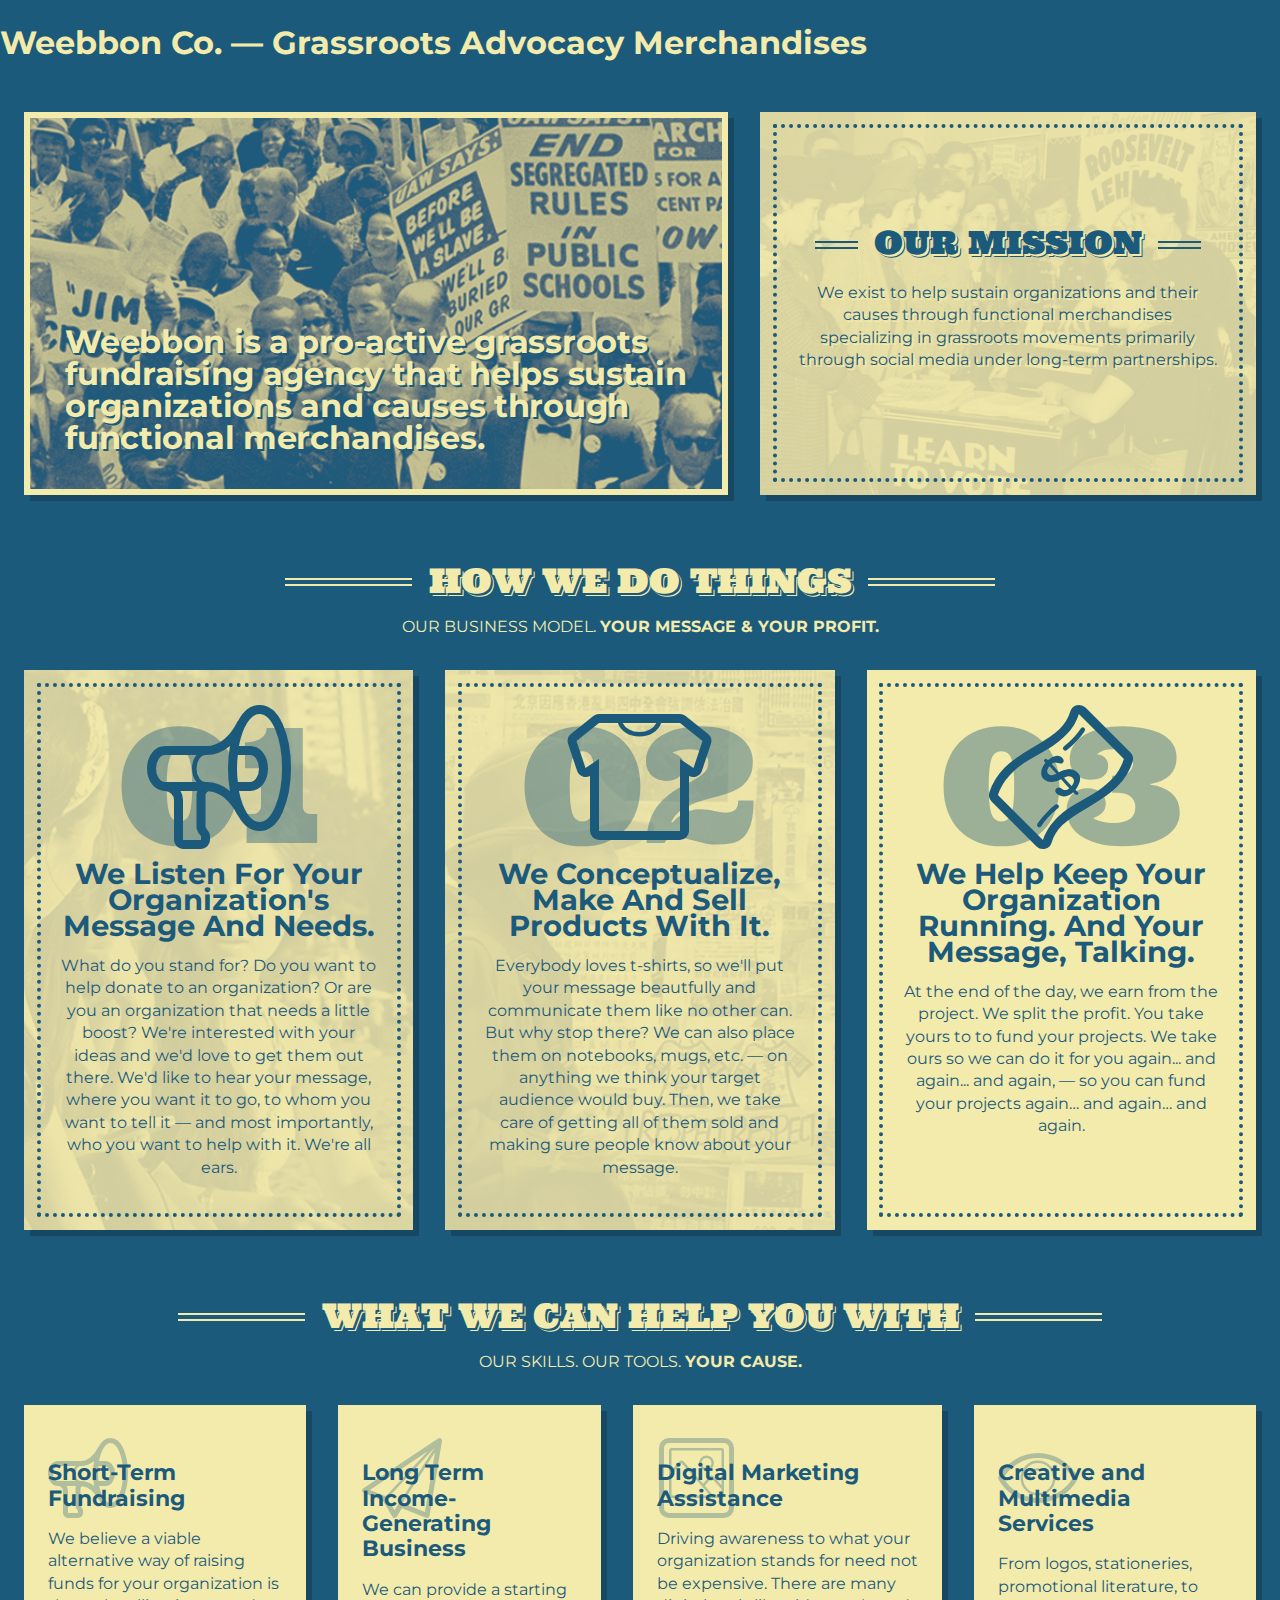
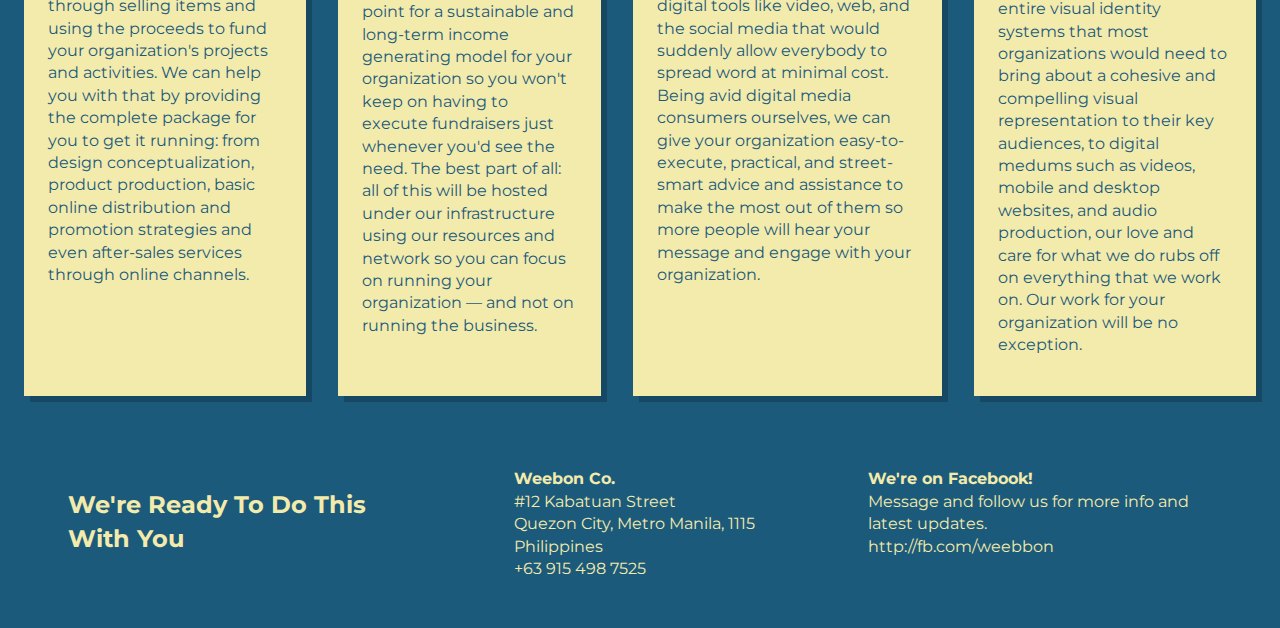
==== index.html @ c08db712 "Initial commission of files." ====
<!doctype html>
<html class="no-js" lang="">
    <head>
        <meta charset="utf-8">
        <meta http-equiv="x-ua-compatible" content="ie=edge">
        <title>Weebbon Co. — Grassroots Advocacy Merchandises</title>
        <meta name="description" content="">
        <meta name="viewport" content="width=device-width, initial-scale=1">

        <link rel="apple-touch-icon" href="apple-touch-icon.png">
        <!-- Place favicon.ico in the root directory -->

        <link rel="stylesheet" href="css/normalize.css">
        <link rel="stylesheet" href="css/main.css">
        <link rel="stylesheet" href="css/fonts-lineicons.css">
        <link href='http://fonts.googleapis.com/css?family=Montserrat:400,700' rel='stylesheet' type='text/css'>
        <link href='http://fonts.googleapis.com/css?family=Ultra' rel='stylesheet' type='text/css'>
        <script src="js/vendor/modernizr-2.8.3.min.js"></script>
    </head>
    <body>
        <!--[if lt IE 8]>
            <p class="browserupgrade">You are using an <strong>outdated</strong> browser. Please <a href="http://browsehappy.com/">upgrade your browser</a> to improve your experience.</p>
        <![endif]-->

        <!-- Add your site or application content here -->

        <h1>Weebbon Co. — Grassroots Advocacy Merchandises</h1>
        
        <section class="content">

            <section class="intro">
                <div class="section__card--group">
                    <div class="intro__brief">
                        <p class="simple-shadow--dark">Weebbon is a pro-active grassroots fundraising agency that helps sustain organizations and causes through functional merchandises.</p>
                    </div>
                    <div class="intro__mission section--double-border">
                        <h2 class="fancy-shadow--light fancy-side-lines">Our Mission</h2>
                        <p class="simple-shadow--light">We exist to help sustain organizations and their causes through functional merchandises specializing in grassroots movements primarily through social media under long-term partnerships.</p>
                    </div>
                </div>
            </section>

            <section class="process">
                <hgroup>
                    <h2 class="section__title fancy-shadow--dark fancy-side-lines">How We Do Things</h2>
                    <p class="section__title--subheading">Our Business Model. <strong> Your Message &amp; Your Profit.</strong></p>
                </hgroup>
                <ol class="section__card--group">
                    <li class="section--double-border process__listen">
                        <span class="li_megaphone feature-icon"></span>
                        <strong>We Listen For Your Organization's Message And Needs.</strong> 

                        <p>What do you stand for? Do you want to help donate to an organization? Or are you an organization that needs a little boost? We're interested with your ideas and we'd love to get them out there. We'd like to hear your message, where you want it to go, to whom you want to tell it — and most importantly, who you want to help with it. We're all ears.</p></li>
                
                    <li class="section--double-border process__sell">
                        <span class="li_t-shirt feature-icon"></span>
                        <strong>We Conceptualize, Make And Sell Products With It.</strong> 
                        <p>Everybody loves t-shirts, so we'll put your message beautfully and communicate them like no other can. But why stop there? We can also place them on notebooks, mugs, etc. — on anything we think your target audience would buy. Then, we take care of getting all of them sold and making sure people know about your message.</p></li>
                
                    <li class="section--double-border">
                        
                        <span class="li_banknote feature-icon"></span>
                        <strong>We Help Keep Your Organization Running. And Your Message, Talking.</strong> 

                        <p>At the end of the day, we earn from the project. We split the profit. You take yours to to fund your projects. We take ours so we can do it for you again... and again... and again, — so you can fund your projects again… and again… and again.</p></li>

                </ol>
            </section>

            <section class="services">
                
                <hgroup>
                    <h2 class="section__title fancy-shadow--dark fancy-side-lines">What We Can Help You With</h2>
                    <p class="section__title--subheading">Our Skills. Our Tools. <strong>Your Cause.</strong></p>
                </hgroup>
                
                <ul class="section__card--group">

                    <li>
                        <span class="li_megaphone feature-icon"></span>

                        <div class="services__text">
                            <strong>Short-Term Fundraising</strong>
                            <p>We believe a viable alternative way of raising funds for your organization is through selling items and using the proceeds to fund your organization's projects and activities. We can help you with that by providing the complete package for you to get it running: from design conceptualization, product production, basic online distribution and promotion strategies and even after-sales services through online channels.
                        </div>
                    </li>
                
                    <li>
                        <span class="li_paperplane feature-icon"></span>
                        <div class="services__text">
                            <strong>Long Term Income-Generating Business</strong>
                            <p>We can provide a starting point for a sustainable and long-term income generating model for your organization so you won't keep on having to execute fundraisers just whenever you'd see the need. The best part of all: all of this will be hosted under our infrastructure using our resources and network so you can focus on running your organization — and not on running the business.
                        </div>
                    </li>
                
                    <li>
                        <span class="li_photo feature-icon"></span>
                        <div class="services__text">
                            <strong>Digital Marketing Assistance</strong>
                            <p>Driving awareness to what your organization stands for need not be expensive. There are many digital tools like video, web, and the social media that would suddenly allow everybody to spread word at minimal cost. Being avid digital media consumers ourselves, we can give your organization easy-to-execute, practical, and street-smart advice and assistance to make the most out of them so more people will hear your message and engage with your organization.
                        </div>
                    </li>
                
                    <li>
                        <span class="li_eye feature-icon"></span>
                        <div class="services__text">
                            <strong>Creative and Multimedia Services</strong>
                            <p>From logos, stationeries, promotional literature, to entire visual identity systems that most organizations would need to bring about a cohesive and compelling visual representation to their key audiences, to digital medums such as videos, mobile and desktop websites, and audio production, our love and care for what we do rubs off on everything that we work on. Our work for your organization will be no exception.
                        </div>
                    </li>
                
                </ul>
            </section>

            <section class="contact">

                <h2>We're Ready To Do This With You</h2>

                <div class="contact__address">
                    <div id="hcard" class="vcard">
                     <span class="fn n">
                        <span class="given-name"><strong>Weebon Co.</strong></span>
                      <span class="additional-name"></span>
                      <span class="family-name"></span>
                    </span>
                     <div class="adr">
                      <div class="street-address">#12 Kabatuan Street</div>
                      <span class="locality">Quezon City</span>, 
                      <span class="region">Metro Manila</span>, 
                      <span class="postal-code">1115</span>
                      <span class="country-name">Philippines</span>
                     </div>
                     <div class="tel">+63 915 498 7525</div>
                    </div>
                </div>

                <div class="contact__social-media">
                    <a href="http://fb.com/weebbon">
                        <strong>We're on Facebook!</strong><br>
                        Message and follow us for more info and latest updates.<br>
                        http://fb.com/weebbon
                    </a>
                </div>

            </section>

        </section><!-- .content -->
        
        <!-- Scripts -->

        <script src="https://ajax.googleapis.com/ajax/libs/jquery/1.11.3/jquery.min.js"></script>
        <script>window.jQuery || document.write('<script src="js/vendor/jquery-1.11.3.min.js"><\/script>')</script>
        <script src="js/plugins.js"></script>
        <script src="js/main.js"></script>

        <!-- Google Analytics: change UA-XXXXX-X to be your site's ID. -->
        <script>
            (function(b,o,i,l,e,r){b.GoogleAnalyticsObject=l;b[l]||(b[l]=
            function(){(b[l].q=b[l].q||[]).push(arguments)});b[l].l=+new Date;
            e=o.createElement(i);r=o.getElementsByTagName(i)[0];
            e.src='https://www.google-analytics.com/analytics.js';
            r.parentNode.insertBefore(e,r)}(window,document,'script','ga'));
            ga('create','UA-XXXXX-X','auto');ga('send','pageview');
        </script>
    </body>
</html>
---- css/main.css ----
/*! HTML5 Boilerplate v5.2.0 | MIT License | https://html5boilerplate.com/ */

/*
 * What follows is the result of much research on cross-browser styling.
 * Credit left inline and big thanks to Nicolas Gallagher, Jonathan Neal,
 * Kroc Camen, and the H5BP dev community and team.
 */

/* ==========================================================================
   Base styles: opinionated defaults
   ========================================================================== */

html {
    color: #222;
    font-size: 1em;
    line-height: 1.4;
    font-family: 'Montserrat', sans-serif;
    background: #1c5a7c;
    color: #f3ebab;
}

a {
    color: #f3ebab;
    text-decoration: none;
}

/*
 * Remove text-shadow in selection highlight:
 * https://twitter.com/miketaylr/status/12228805301
 *
 * These selection rule sets have to be separate.
 * Customize the background color to match your design.
 */

::-moz-selection {
    background: #b3d4fc;
    text-shadow: none;
}

::selection {
    background: #b3d4fc;
    text-shadow: none;
}

/*
 * A better looking default horizontal rule
 */

hr {
    display: block;
    height: 1px;
    border: 0;
    border-top: 1px solid #ccc;
    margin: 1em 0;
    padding: 0;
}

/*
 * Remove the gap between audio, canvas, iframes,
 * images, videos and the bottom of their containers:
 * https://github.com/h5bp/html5-boilerplate/issues/440
 */

audio,
canvas,
iframe,
img,
svg,
video {
    vertical-align: middle;
}

/*
 * Remove default fieldset styles.
 */

fieldset {
    border: 0;
    margin: 0;
    padding: 0;
}

/*
 * Allow only vertical resizing of textareas.
 */

textarea {
    resize: vertical;
}

/* ==========================================================================
   Browser Upgrade Prompt
   ========================================================================== */

.browserupgrade {
    margin: 0.2em 0;
    background: #ccc;
    color: #000;
    padding: 0.2em 0;
}

/* ==========================================================================
   Author's custom styles
   ========================================================================== */

/* 
==============
STRUCTURE
==============
*/

.content {
    display: flex;
    flex-direction: column;
}

    .content > * {
        padding: 0.5em;
    }

    /* .content > * > * > * {
        border: #f3ebab solid 1px;
        padding: 1em;
    } */


.section__title {
    text-align: center;
    text-transform: uppercase;
    font-family: 'Ultra', serif;
    font-weight: normal;
    font-size: 2.1em;
    white-space: nowrap; 
}

    .section__title--subheading {
        text-align: center;
        text-transform: uppercase;
        margin-top: -1em;
    }
 

    .fancy-side-lines:before, 
    .fancy-side-lines:after  {
        content: '\00a0';
        display: inline-block;
        position: relative;
        width: 10%;
        top: .7em;
        height: .1em;
        border-top: solid 2px;
        border-bottom: solid 2px;
    }

        .fancy-side-lines:before {
            margin-right: .5em
        }

        .fancy-side-lines:after {
            margin-left: .5em
        }


    .fancy-shadow--light {
        text-shadow: 2px 2px #f3ebab, 3px 3px #1c5a7c;
    }

    .fancy-shadow--dark {
        text-shadow: 2px 2px #1c5a7c, 3px 3px #f3ebab;
    }

    .simple-shadow--light {
        text-shadow: 2px 2px #f3ebab;
    }

    .simple-shadow--dark {
        text-shadow: 2px 2px #1c5a7c;
    }

.section__card--group {
    display: flex;
    margin: 0;
    padding: 0;
}

    .section__card--group > * {
        display: block;
        padding: 1.5em;
        margin: 1em;
        background-color: #f3ebab;
        color: #1c5a7c;
        box-shadow: 6px 6px rgba(0, 0, 0, 0.2);
    }


.feature-icon {
    font-size: 9em;
    display: block;
}


.intro {
    display: flex;
}
    
    .intro > * > * {
        padding: 2.2em;
    }

    .intro__brief {
        padding-top: 13em;
        flex-grow: 3;
        color: #f3ebab;
        background: url(../img/activism.png) center no-repeat ;
        background-size: cover;
        border: solid 6px;
    }

    .intro__brief p {
        font-size: 2em;
        line-height: 1em;
        letter-spacing: -.009em;
        font-weight: bold;
        margin: 0;
    }

    .intro__mission {
        display: flex;
        flex-direction: column;
        justify-content: center;
        position: relative;
        text-align: center;
        font-size: 1em;
        flex-grow: 1;
        background: url(../img/activism-2.png) center no-repeat ;
        background-size: cover;
    }

    .intro__mission h2 {
       text-transform: uppercase;
       font-weight: normal;
       font-size: 2em;
       margin: 0;
       font-family: 'Ultra', serif;
    }


.process ol {
    counter-reset: fancy-counter;
}

    .process__listen {
        background: url(../img/conversations.png) center no-repeat ;
        background-size: cover;
    }

    .process__sell {
        background: url(../img/posters.png) center no-repeat ;
        background-size: cover;
    }

    .process ol li {
        text-align: center;
        position: relative;
        display: flex;
        flex-direction: column;
        align-items: center;
        padding: 2.2em;
        flex-basis: 0;
        flex-grow: 2;
    }

    .process ol li:before {
        content: counter(fancy-counter,decimal-leading-zero);
        counter-increment: fancy-counter;
        display: block;
        text-align: center;
        font-size: 10em;
        font-family: 'Ultra', serif;
        margin-bottom: -1em;
        opacity: 0.4;
        line-height: 1em;
    }

    .section--double-border:after {
        content: '\00a0';
        position: absolute;
        background: none;
        border: dotted 4px;
        top: 0.8em;
        left: 0.8em;
        right: 0.8em;
        bottom: 0.8em;
    }
    
    .process ol li strong {
        font-weight: bold;
        font-size: 1.8em;
        line-height: 0.9em;
    }

    .process ol li .feature-icon {
        line-height: 1em;
    }


.services ul li strong {
    font-size: 1.4em;
    line-height: 1em;
    font-weight: bold;
}

    .services ul li .feature-icon {
        font-size: 5em;
        margin-bottom: -1em;
        opacity: 0.3;
        
    }


.contact {
    display: flex;
}

    .contact > * {
        padding: 1.5em;
        margin: 1em; 
    }


/* ==========================================================================
   Helper classes
   ========================================================================== */

/*
 * Hide visually and from screen readers:
 */

.hidden {
    display: none !important;
}

/*
 * Hide only visually, but have it available for screen readers:
 * http://snook.ca/archives/html_and_css/hiding-content-for-accessibility
 */

.visuallyhidden {
    border: 0;
    clip: rect(0 0 0 0);
    height: 1px;
    margin: -1px;
    overflow: hidden;
    padding: 0;
    position: absolute;
    width: 1px;
}

/*
 * Extends the .visuallyhidden class to allow the element
 * to be focusable when navigated to via the keyboard:
 * https://www.drupal.org/node/897638
 */

.visuallyhidden.focusable:active,
.visuallyhidden.focusable:focus {
    clip: auto;
    height: auto;
    margin: 0;
    overflow: visible;
    position: static;
    width: auto;
}

/*
 * Hide visually and from screen readers, but maintain layout
 */

.invisible {
    visibility: hidden;
}

/*
 * Clearfix: contain floats
 *
 * For modern browsers
 * 1. The space content is one way to avoid an Opera bug when the
 *    `contenteditable` attribute is included anywhere else in the document.
 *    Otherwise it causes space to appear at the top and bottom of elements
 *    that receive the `clearfix` class.
 * 2. The use of `table` rather than `block` is only necessary if using
 *    `:before` to contain the top-margins of child elements.
 */

.clearfix:before,
.clearfix:after {
    content: " "; /* 1 */
    display: table; /* 2 */
}

.clearfix:after {
    clear: both;
}

/* ==========================================================================
   EXAMPLE Media Queries for Responsive Design.
   These examples override the primary ('mobile first') styles.
   Modify as content requires.
   ========================================================================== */

@media only screen and (min-width: 35em) {
    /* Style adjustments for viewports that meet the condition */
}

@media print,
       (-webkit-min-device-pixel-ratio: 1.25),
       (min-resolution: 1.25dppx),
       (min-resolution: 120dpi) {
    /* Style adjustments for high resolution devices */
}

/* ==========================================================================
   Print styles.
   Inlined to avoid the additional HTTP request:
   http://www.phpied.com/delay-loading-your-print-css/
   ========================================================================== */

@media print {
    *,
    *:before,
    *:after {
        background: transparent !important;
        color: #000 !important; /* Black prints faster:
                                   http://www.sanbeiji.com/archives/953 */
        box-shadow: none !important;
        text-shadow: none !important;
    }

    a,
    a:visited {
        text-decoration: underline;
    }

    a[href]:after {
        content: " (" attr(href) ")";
    }

    abbr[title]:after {
        content: " (" attr(title) ")";
    }

    /*
     * Don't show links that are fragment identifiers,
     * or use the `javascript:` pseudo protocol
     */

    a[href^="#"]:after,
    a[href^="javascript:"]:after {
        content: "";
    }

    pre,
    blockquote {
        border: 1px solid #999;
        page-break-inside: avoid;
    }

    /*
     * Printing Tables:
     * http://css-discuss.incutio.com/wiki/Printing_Tables
     */

    thead {
        display: table-header-group;
    }

    tr,
    img {
        page-break-inside: avoid;
    }

    img {
        max-width: 100% !important;
    }

    p,
    h2,
    h3 {
        orphans: 3;
        widows: 3;
    }

    h2,
    h3 {
        page-break-after: avoid;
    }
}
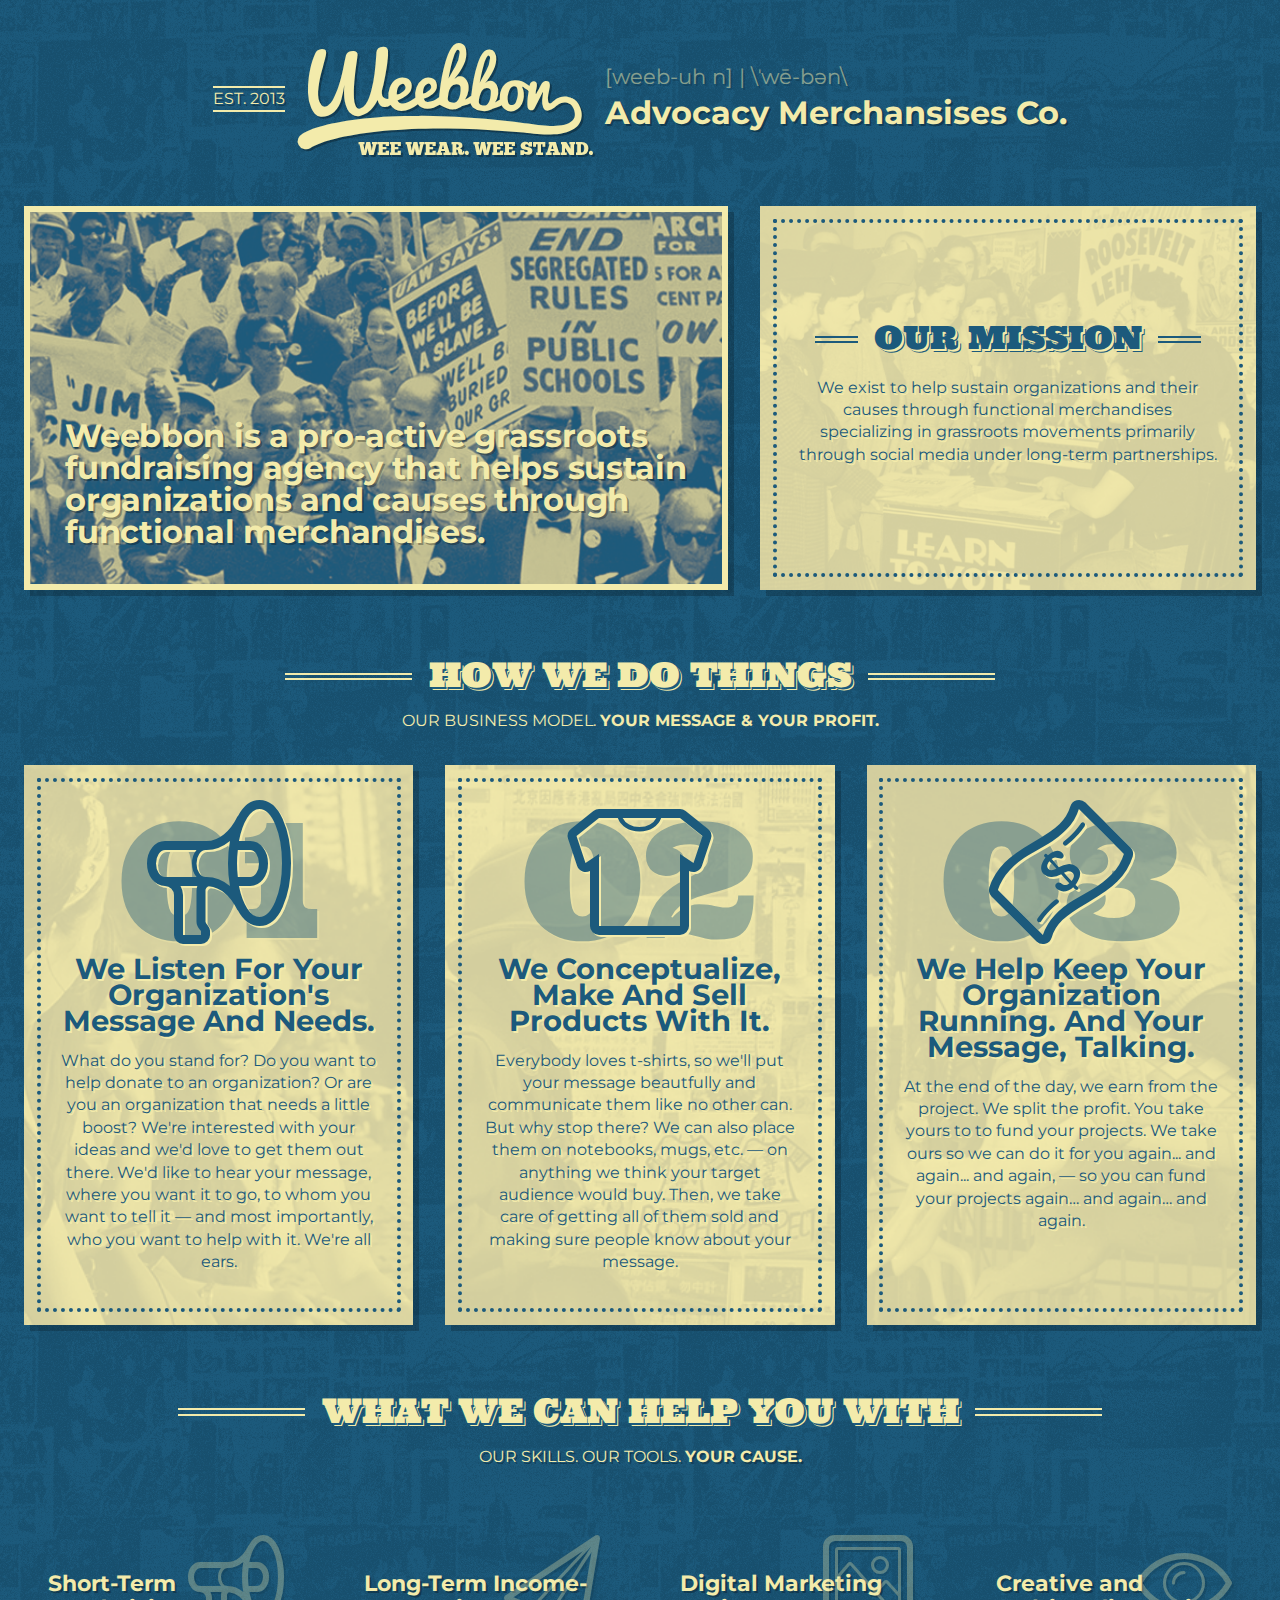
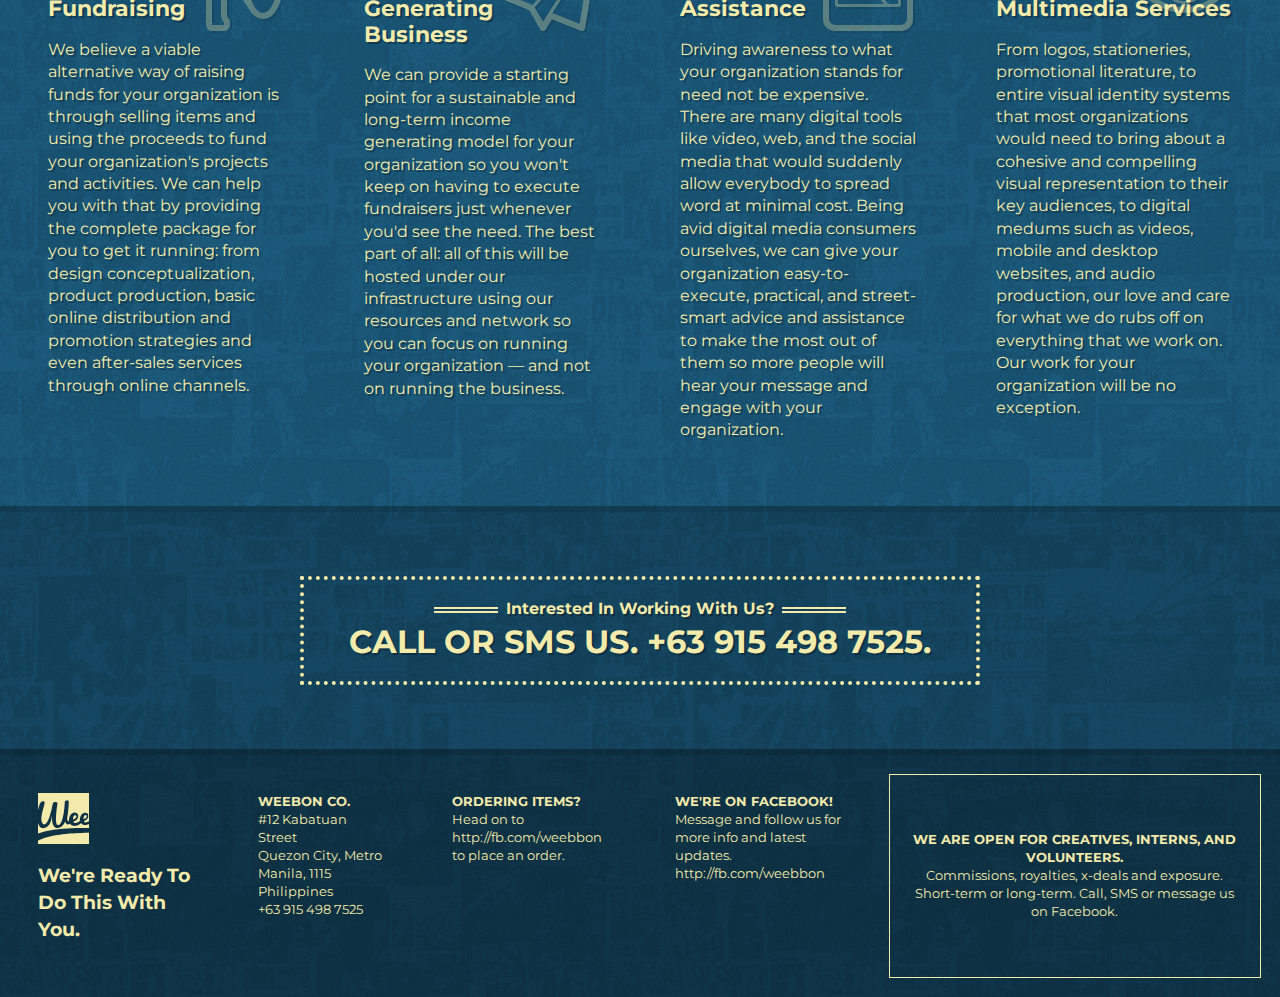
==== commit 046f1c3b: "1.0" ====
--- a/index.html
+++ b/index.html
@@ -13,6 +13,7 @@
         <link rel="stylesheet" href="css/normalize.css">
         <link rel="stylesheet" href="css/main.css">
         <link rel="stylesheet" href="css/fonts-lineicons.css">
+        <link rel="stylesheet" href="css/fonts-logos.css">
         <link href='http://fonts.googleapis.com/css?family=Montserrat:400,700' rel='stylesheet' type='text/css'>
         <link href='http://fonts.googleapis.com/css?family=Ultra' rel='stylesheet' type='text/css'>
         <script src="js/vendor/modernizr-2.8.3.min.js"></script>
@@ -24,12 +25,21 @@
 
         <!-- Add your site or application content here -->
 
-        <h1>Weebbon Co. — Grassroots Advocacy Merchandises</h1>
+        <section class="header-main simple-shadow--dark">
+            <span class="icon-logo"></span>
+            <div class="header-title">
+                <span class="pronounciation">[weeb-uh n] | \ˈwē-bən\</span>
+                <h1><span class="visuallyhidden">Weebbon</span> Advocacy Merchansises Co.</h1>
+            </div>
+            <div class="establishment-date">
+                Est. 2013
+            </div>
+        </section>
         
         <section class="content">
 
             <section class="intro">
-                <div class="section__card--group">
+                <div class="section__card-group">
                     <div class="intro__brief">
                         <p class="simple-shadow--dark">Weebbon is a pro-active grassroots fundraising agency that helps sustain organizations and causes through functional merchandises.</p>
                     </div>
@@ -45,21 +55,21 @@
                     <h2 class="section__title fancy-shadow--dark fancy-side-lines">How We Do Things</h2>
                     <p class="section__title--subheading">Our Business Model. <strong> Your Message &amp; Your Profit.</strong></p>
                 </hgroup>
-                <ol class="section__card--group">
-                    <li class="section--double-border process__listen">
+                <ol class="section__card-group">
+                    <li class="section--double-border process__listen simple-shadow--light">
                         <span class="li_megaphone feature-icon"></span>
                         <strong>We Listen For Your Organization's Message And Needs.</strong> 
 
                         <p>What do you stand for? Do you want to help donate to an organization? Or are you an organization that needs a little boost? We're interested with your ideas and we'd love to get them out there. We'd like to hear your message, where you want it to go, to whom you want to tell it — and most importantly, who you want to help with it. We're all ears.</p></li>
                 
-                    <li class="section--double-border process__sell">
+                    <li class="section--double-border process__sell simple-shadow--light">
                         <span class="li_t-shirt feature-icon"></span>
                         <strong>We Conceptualize, Make And Sell Products With It.</strong> 
                         <p>Everybody loves t-shirts, so we'll put your message beautfully and communicate them like no other can. But why stop there? We can also place them on notebooks, mugs, etc. — on anything we think your target audience would buy. Then, we take care of getting all of them sold and making sure people know about your message.</p></li>
                 
-                    <li class="section--double-border">
+                    <li class="section--double-border process__profit simple-shadow--light">
                         
-                        <span class="li_banknote feature-icon"></span>
+                        <span class="li_banknote feature-icon "></span>
                         <strong>We Help Keep Your Organization Running. And Your Message, Talking.</strong> 
 
                         <p>At the end of the day, we earn from the project. We split the profit. You take yours to to fund your projects. We take ours so we can do it for you again... and again... and again, — so you can fund your projects again… and again… and again.</p></li>
@@ -67,15 +77,14 @@
                 </ol>
             </section>
 
-            <section class="services">
+            <section class="services simple-shadow--dark">
                 
                 <hgroup>
                     <h2 class="section__title fancy-shadow--dark fancy-side-lines">What We Can Help You With</h2>
                     <p class="section__title--subheading">Our Skills. Our Tools. <strong>Your Cause.</strong></p>
                 </hgroup>
                 
-                <ul class="section__card--group">
-
+                <ul class="section__group">
                     <li>
                         <span class="li_megaphone feature-icon"></span>
 
@@ -88,7 +97,7 @@
                     <li>
                         <span class="li_paperplane feature-icon"></span>
                         <div class="services__text">
-                            <strong>Long Term Income-Generating Business</strong>
+                            <strong>Long-Term Income-Generating Business</strong>
                             <p>We can provide a starting point for a sustainable and long-term income generating model for your organization so you won't keep on having to execute fundraisers just whenever you'd see the need. The best part of all: all of this will be hosted under our infrastructure using our resources and network so you can focus on running your organization — and not on running the business.
                         </div>
                     </li>
@@ -112,9 +121,20 @@
                 </ul>
             </section>
 
-            <section class="contact">
+            <section class="cta-mega simple-shadow--dark">
+                <div class="cta-mega__inner">
+                    <span class="cta-mega__sub fancy-side-lines"><strong>Interested In Working With Us?</strong></span>
+                    <span class="cta-mega__main">Call or SMS Us. +63 915 498 7525.</span>
+                    <!-- <span class="cta-mega__sub">(Within Metro Manila, Philippines Only.)</span> -->
+                </div>
+            </section>
 
-                <h2>We're Ready To Do This With You</h2>
+            <section class="footer">
+
+                <div class="footer-header">
+                    <span class="icon-logo-icon"></span>
+                    <h2>We're Ready To Do This With You.</h2>
+                </div>
 
                 <div class="contact__address">
                     <div id="hcard" class="vcard">
@@ -134,12 +154,22 @@
                     </div>
                 </div>
 
+                <div class="customer-orders">
+                    <strong>Ordering Items?</strong><br>
+                    Head on to http://fb.com/weebbon to place an order.
+                </div>
+
                 <div class="contact__social-media">
                     <a href="http://fb.com/weebbon">
                         <strong>We're on Facebook!</strong><br>
                         Message and follow us for more info and latest updates.<br>
                         http://fb.com/weebbon
                     </a>
+                </div>
+                
+                <div class="cta-job">
+                    <strong>We Are Open For Creatives, Interns, and Volunteers.</strong>
+                    <span>Commissions, royalties, x-deals and exposure. Short-term or long-term. Call, SMS or message us on Facebook.</span>
                 </div>
 
             </section>
--- a/css/main.css
+++ b/css/main.css
@@ -17,6 +17,7 @@
     font-family: 'Montserrat', sans-serif;
     background: #1c5a7c;
     color: #f3ebab;
+    background: url(../img/page-bg.png) ;
 }
 
 a {
@@ -103,11 +104,42 @@
    Author's custom styles
    ========================================================================== */
 
-/* 
-==============
-STRUCTURE
-==============
-*/
+.header-main {
+    display: flex;
+    align-items: center;
+    justify-content: center;
+    margin: 2em 0 1em 0;
+}
+
+    .header-main > * {
+        margin: 0.1em;
+    }
+
+    .icon-logo {
+        font-size: 7em;
+        order: 2;
+    }
+
+    .header-title {
+        order: 3;
+    }
+
+    .header-title h1 {
+        margin: 0;
+    }
+
+    .header-title .pronounciation {
+        font-size: 1.3em;
+        opacity: .5;
+    }
+
+    .establishment-date {
+        text-transform: uppercase;
+        border-top: solid 2px;
+        border-bottom: solid 2px;
+        order: 1;
+    }
+
 
 .content {
     display: flex;
@@ -117,11 +149,6 @@
     .content > * {
         padding: 0.5em;
     }
-
-    /* .content > * > * > * {
-        border: #f3ebab solid 1px;
-        padding: 1em;
-    } */
 
 
 .section__title {
@@ -174,22 +201,37 @@
     }
 
     .simple-shadow--dark {
-        text-shadow: 2px 2px #1c5a7c;
-    }
-
-.section__card--group {
+        text-shadow: 2px 2px rgba(0,0,0,.3);
+    }
+
+.section__card-group {
     display: flex;
     margin: 0;
     padding: 0;
 }
 
-    .section__card--group > * {
+    .section__card-group > * {
         display: block;
         padding: 1.5em;
         margin: 1em;
         background-color: #f3ebab;
         color: #1c5a7c;
         box-shadow: 6px 6px rgba(0, 0, 0, 0.2);
+    }
+
+
+.section__group {
+    display: flex;
+    margin: 0;
+    padding: 0;
+}
+
+    .section__group > * {
+        display: block;
+        margin: 1em;
+        padding: 1.5em;
+        color: #f3ebab;
+        /* box-shadow: 6px 6px rgba(0, 0, 0, 0.2); */
     }
 
 
@@ -259,6 +301,11 @@
         background-size: cover;
     }
 
+    .process__profit {
+        background: url(../img/happiness.png) center no-repeat ;
+        background-size: cover;
+    }
+
     .process ol li {
         text-align: center;
         position: relative;
@@ -301,28 +348,82 @@
 
     .process ol li .feature-icon {
         line-height: 1em;
-    }
-
-
-.services ul li strong {
-    font-size: 1.4em;
-    line-height: 1em;
-    font-weight: bold;
-}
+        z-index: 1;
+    }
+
+.services ul li {
+    flex-grow: 1;
+    flex-basis: 0;
+}
+    
+    .services ul li strong {
+        font-size: 1.4em;
+        line-height: 1em;
+        font-weight: bold;
+    }
 
     .services ul li .feature-icon {
-        font-size: 5em;
-        margin-bottom: -1em;
+        font-size: 6em;
+        margin-bottom: -.9em;
         opacity: 0.3;
-        
-    }
-
-
-.contact {
+        text-align: right;
+    }
+
+    .services__text {
+        text-align: left;
+    }
+
+
+.cta-mega {
+    text-align: center;
+    padding: 4em 0;
+    background-color: rgba(0,0,0,.2);
+    border-top: solid 6px rgba(0,0,0,.1);
+}
+
+    .cta-mega__inner {
+        border: dotted 4px;
+        padding: 1em;
+        width: 50%;
+        margin: 0 auto;
+    }
+
+    .cta-mega__inner > * {
+        display: block;
+    }
+
+    .cta-mega__main {
+        font-size: 2em;
+        font-weight: bold;
+        text-transform: uppercase;
+    }
+
+
+.footer {
     display: flex;
-}
-
-    .contact > * {
+    font-size: .8em;
+    background-color: rgba(0,0,0,.4);
+    border-top: solid 6px rgba(0,0,0,.1);
+}
+
+    .icon-logo-icon {
+        font-size: 4em;
+    }
+
+    .cta-job {
+        display: flex;
+        flex-direction: column;
+        justify-content: center;
+        align-content: center;
+        text-align: center;
+        border: solid 1px;
+    }
+
+    .footer strong {
+        text-transform: uppercase;
+    }
+
+    .footer > * {
         padding: 1.5em;
         margin: 1em; 
     }
--- a/css/fonts-logos.css
+++ b/css/fonts-logos.css
@@ -0,0 +1,31 @@
+@font-face {
+	font-family: 'icomoon';
+	src:url('../fonts/logos.eot?k0jtx6');
+	src:url('../fonts/logos.eot?#iefixk0jtx6') format('embedded-opentype'),
+		url('../fonts/logos.ttf?k0jtx6') format('truetype'),
+		url('../fonts/logos.woff?k0jtx6') format('woff'),
+		url('../fonts/logos.svg?k0jtx6#icomoon') format('svg');
+	font-weight: normal;
+	font-style: normal;
+}
+
+[class^="icon-"], [class*=" icon-"] {
+	font-family: 'icomoon';
+	speak: none;
+	font-style: normal;
+	font-weight: normal;
+	font-variant: normal;
+	text-transform: none;
+	line-height: 1;
+
+	/* Better Font Rendering =========== */
+	-webkit-font-smoothing: antialiased;
+	-moz-osx-font-smoothing: grayscale;
+}
+
+.icon-logo:before {
+	content: "\e600";
+}
+.icon-logo-icon:before {
+	content: "\e601";
+}
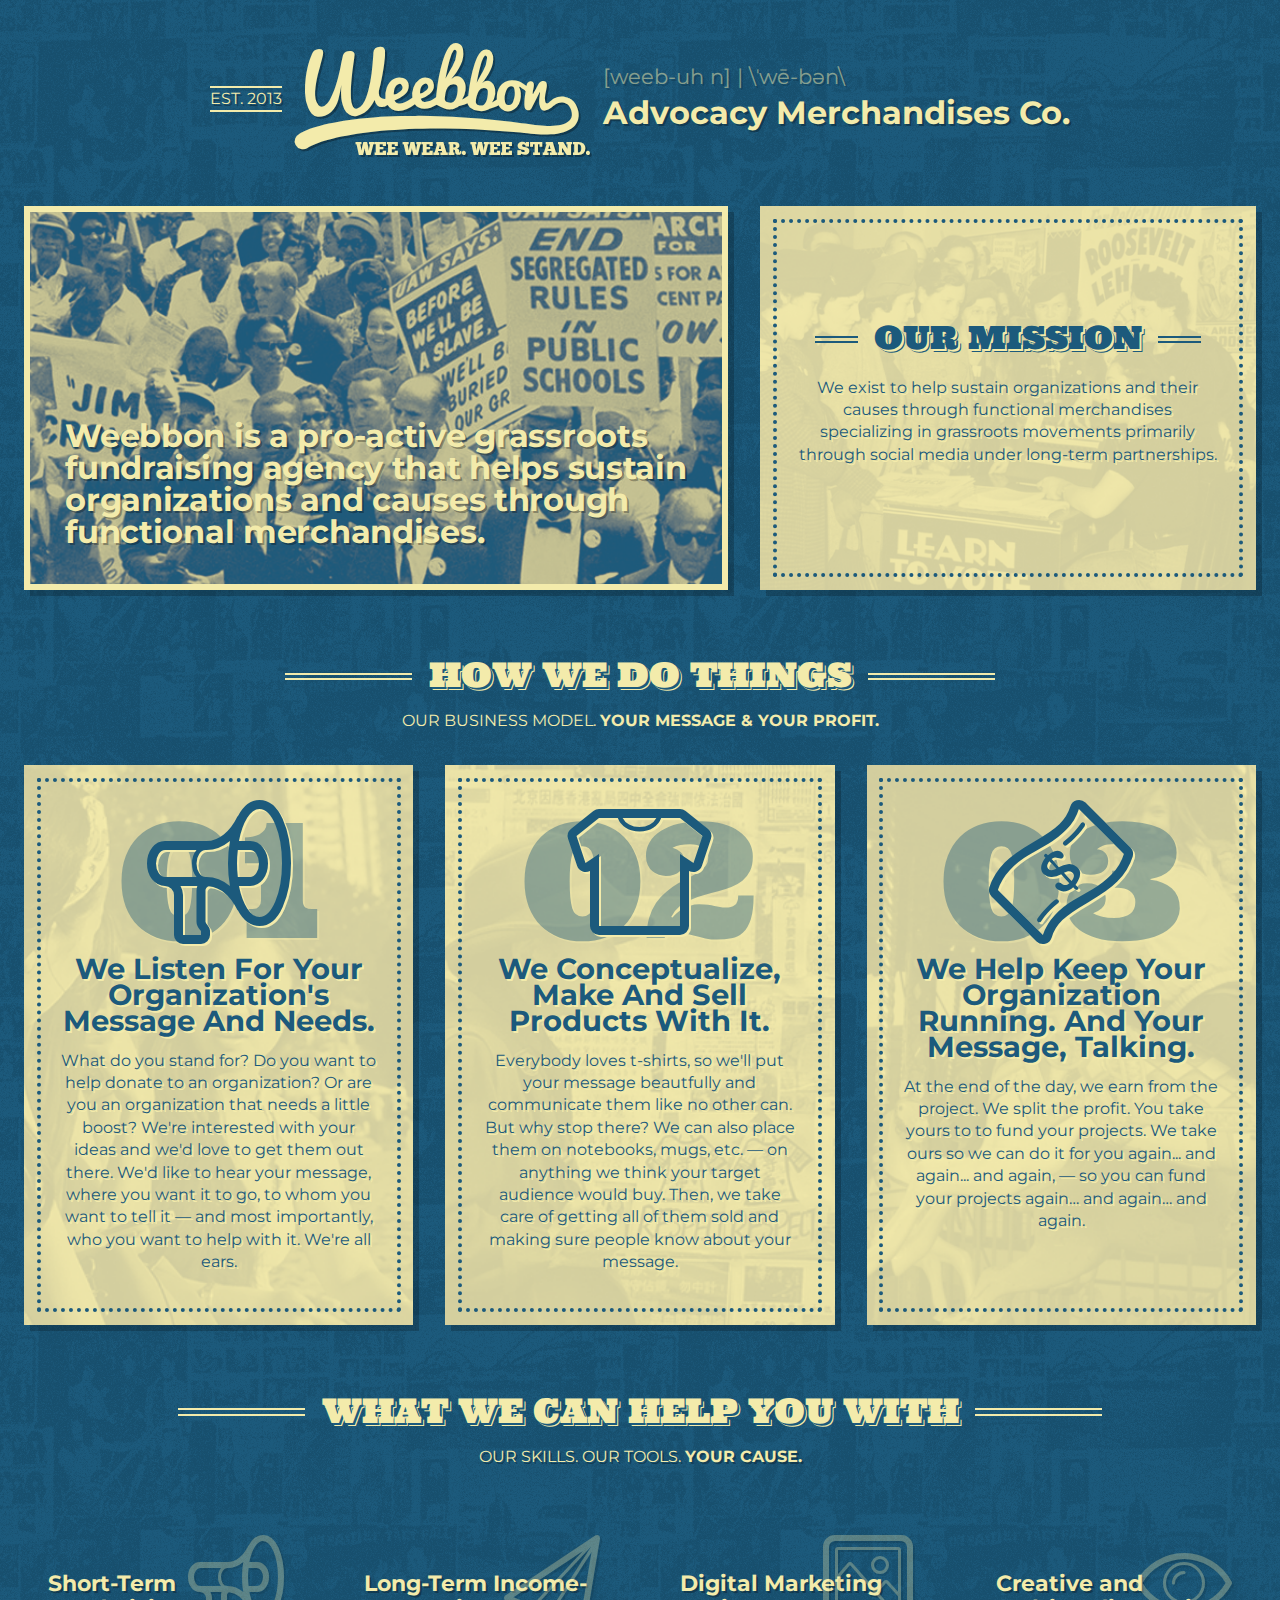
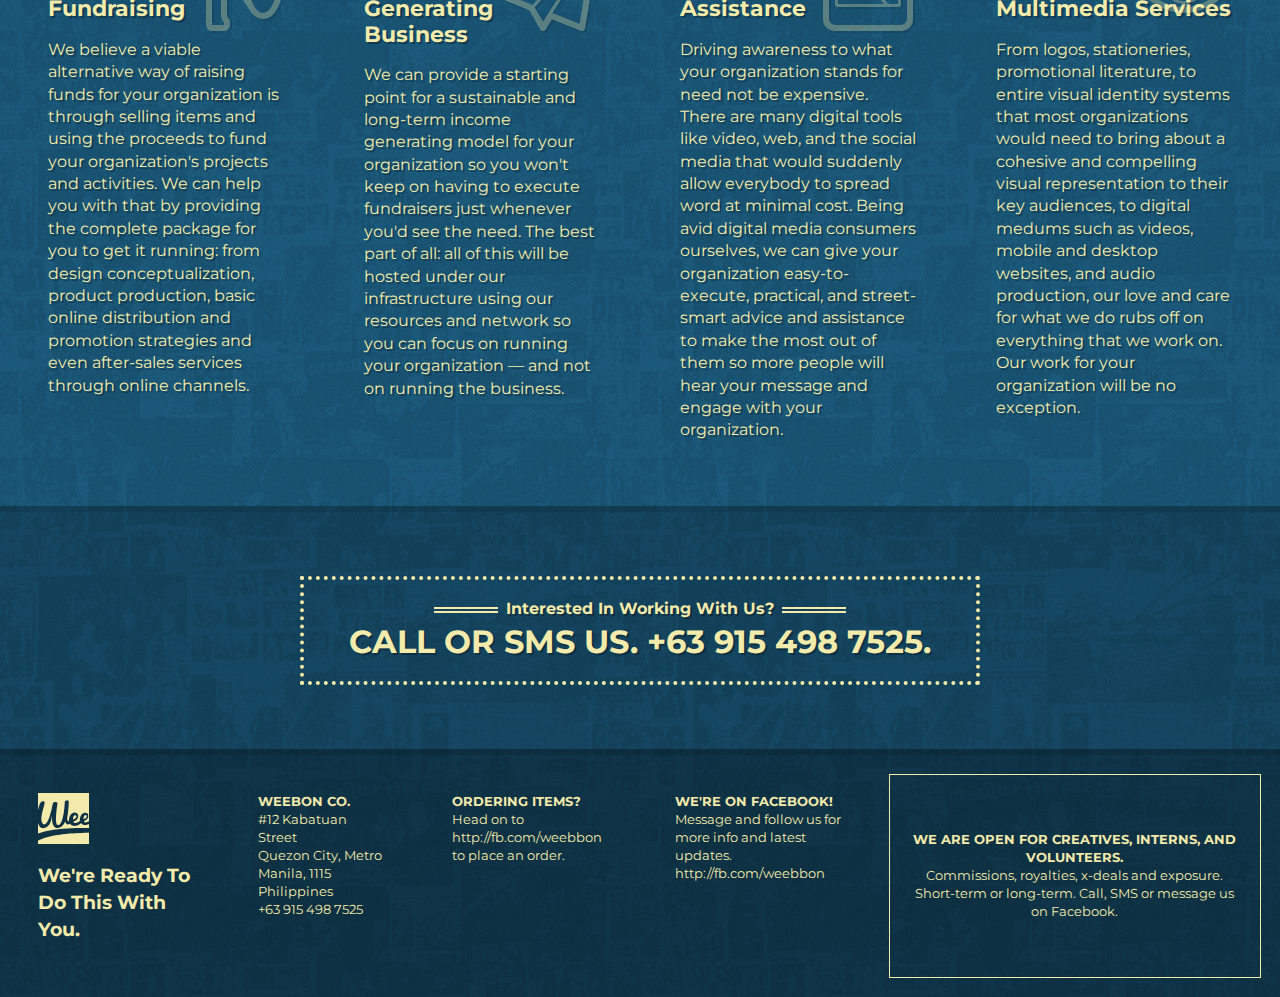
==== commit f419ddda: "Fixed typo." ====
--- a/index.html
+++ b/index.html
@@ -29,7 +29,7 @@
             <span class="icon-logo"></span>
             <div class="header-title">
                 <span class="pronounciation">[weeb-uh n] | \ˈwē-bən\</span>
-                <h1><span class="visuallyhidden">Weebbon</span> Advocacy Merchansises Co.</h1>
+                <h1><span class="visuallyhidden">Weebbon</span> Advocacy Merchandises Co.</h1>
             </div>
             <div class="establishment-date">
                 Est. 2013
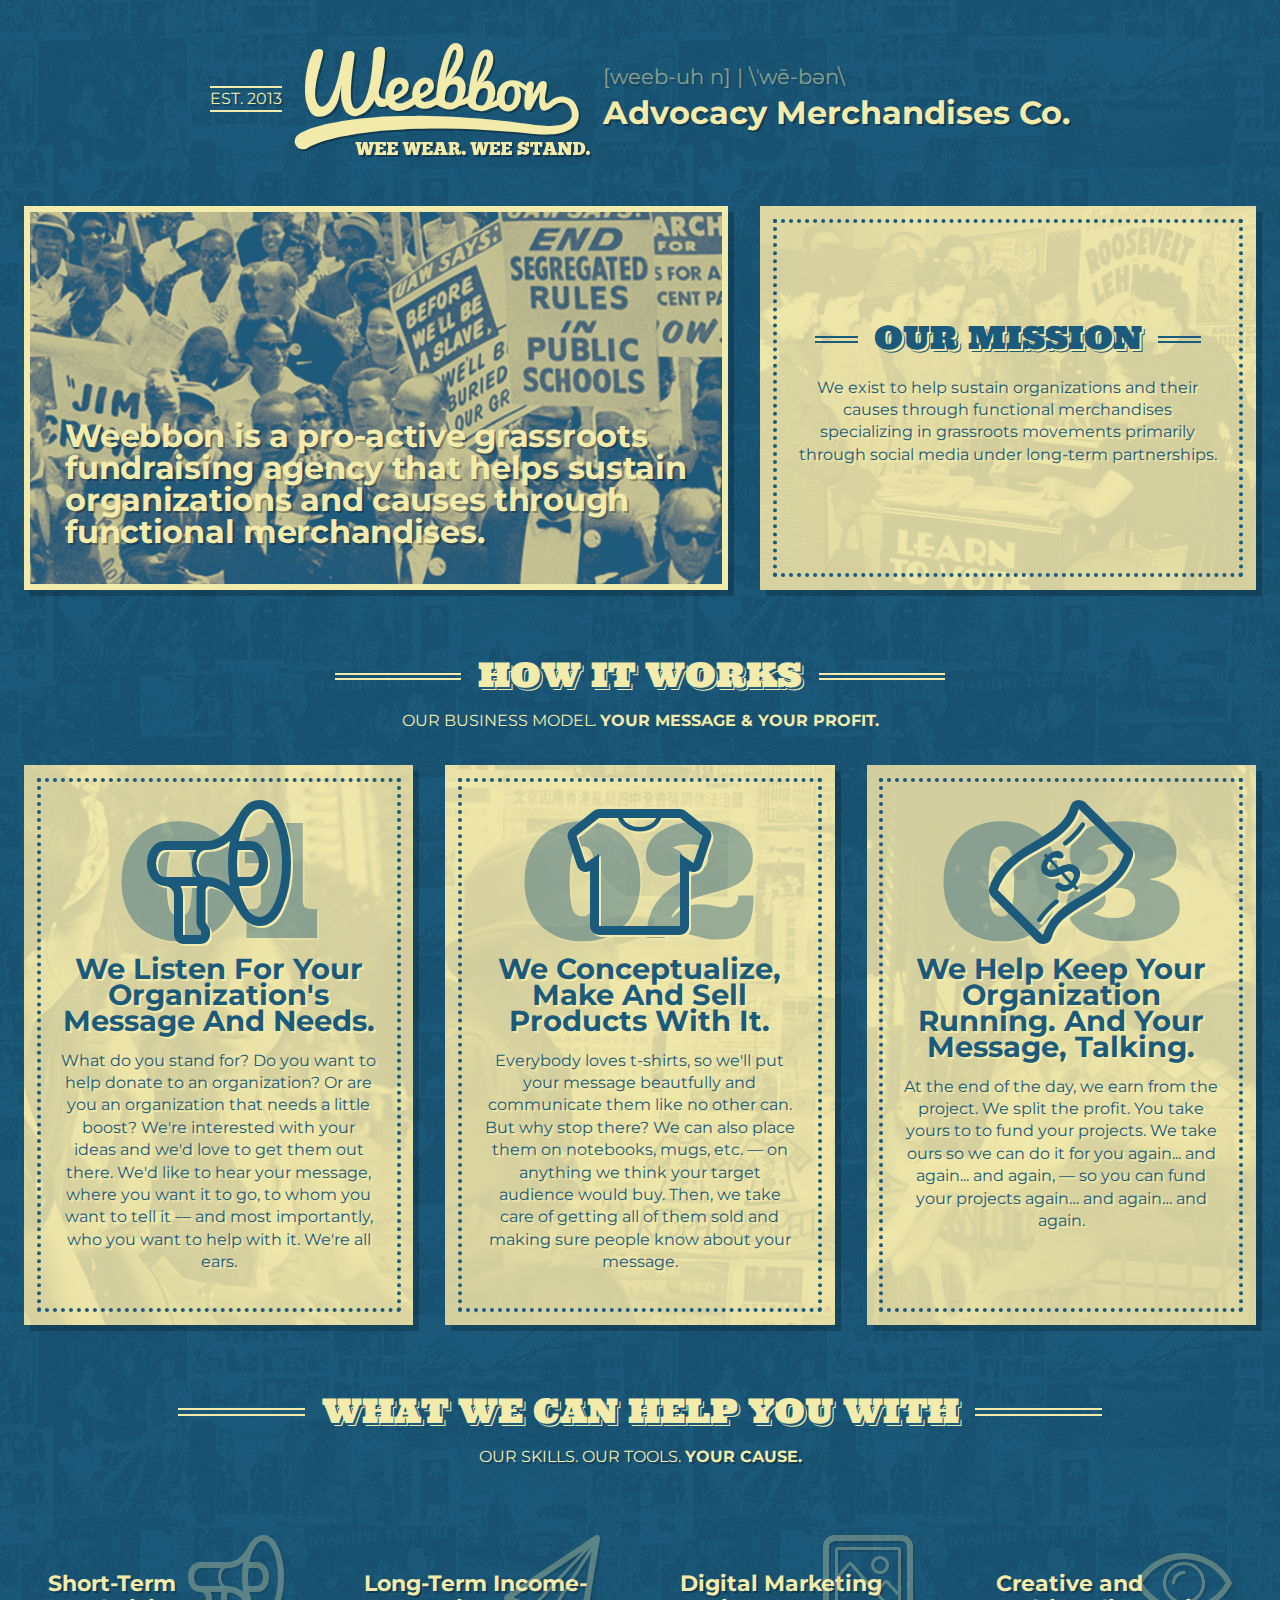
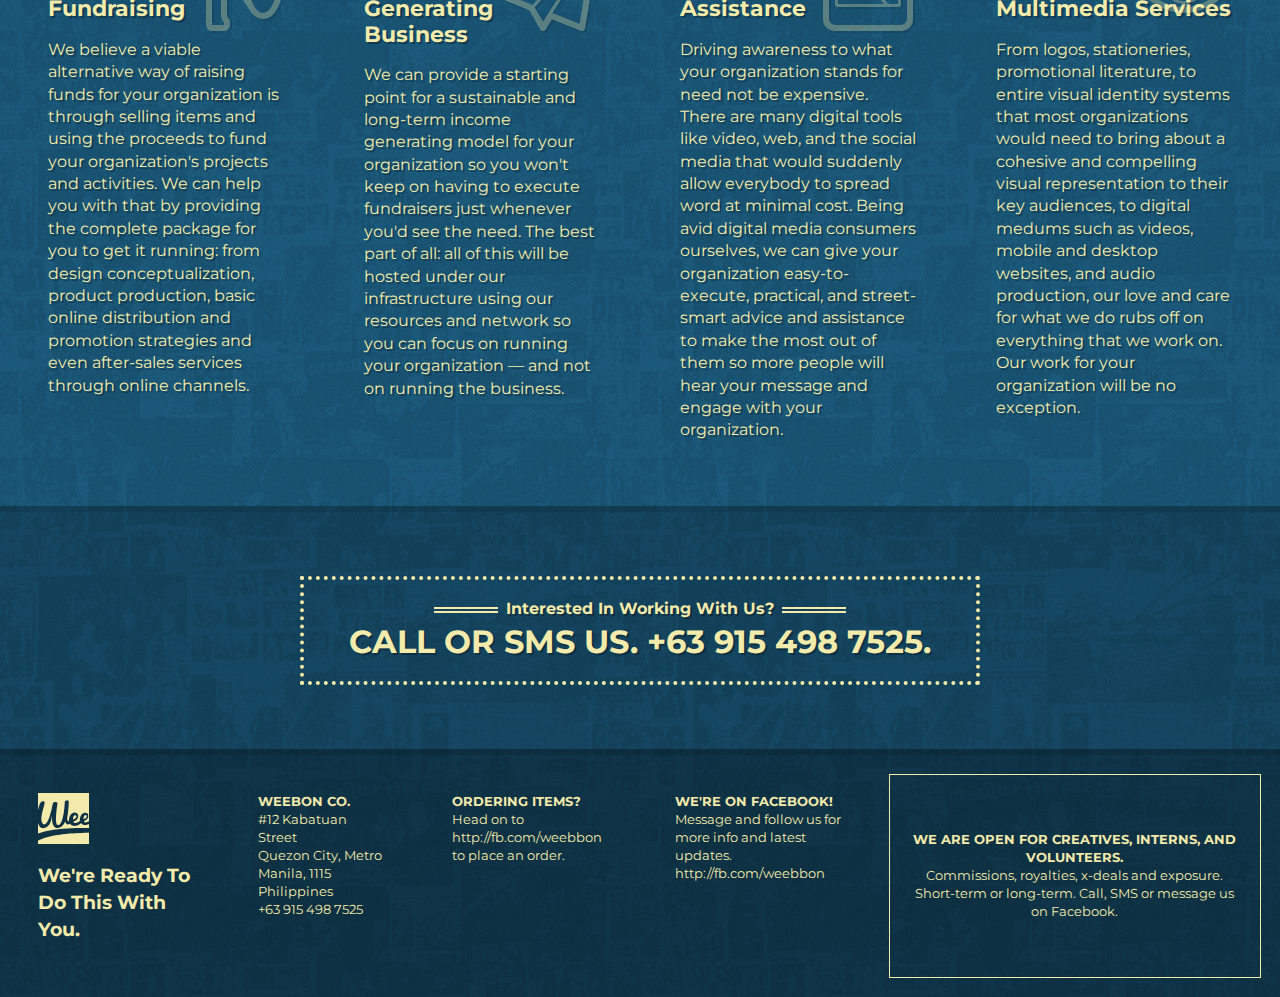
==== commit e9dd4ede: "Change section heading copy." ====
--- a/index.html
+++ b/index.html
@@ -52,7 +52,7 @@
 
             <section class="process">
                 <hgroup>
-                    <h2 class="section__title fancy-shadow--dark fancy-side-lines">How We Do Things</h2>
+                    <h2 class="section__title fancy-shadow--dark fancy-side-lines">How It Works</h2>
                     <p class="section__title--subheading">Our Business Model. <strong> Your Message &amp; Your Profit.</strong></p>
                 </hgroup>
                 <ol class="section__card-group">
